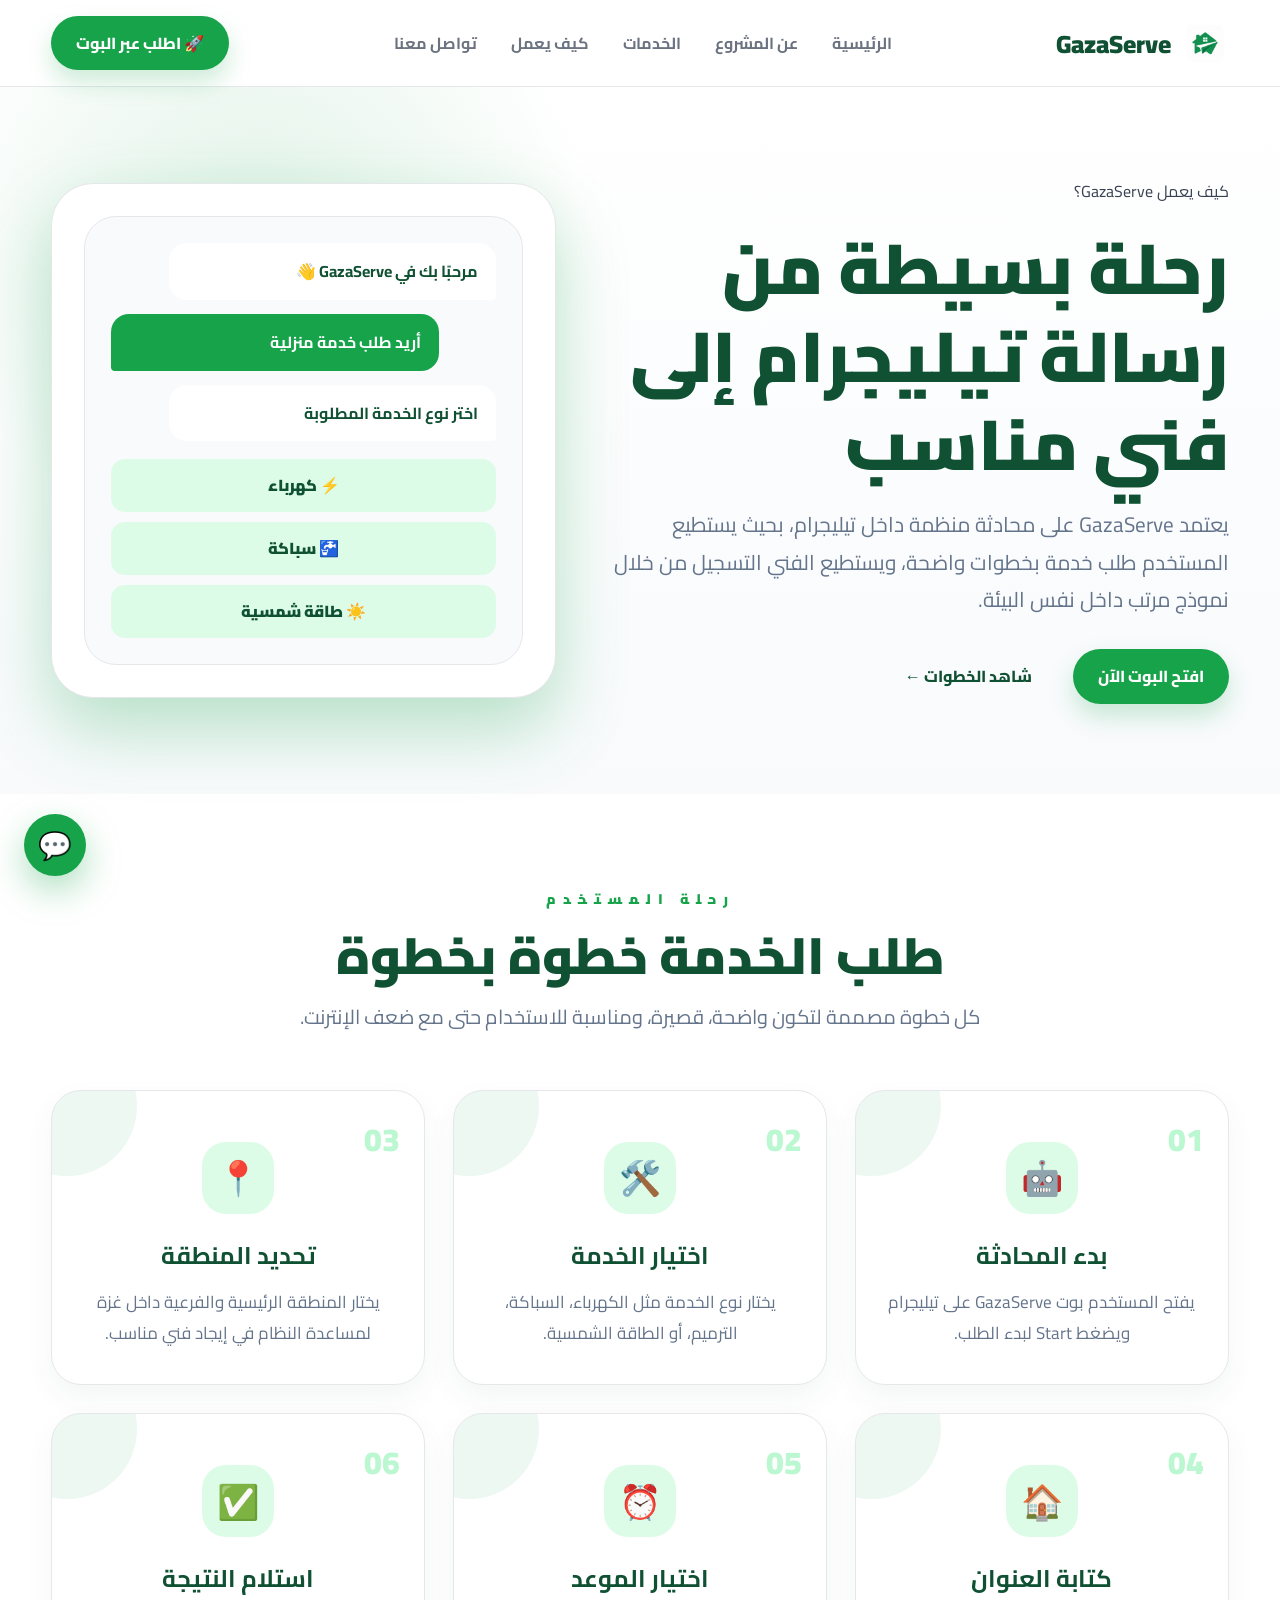
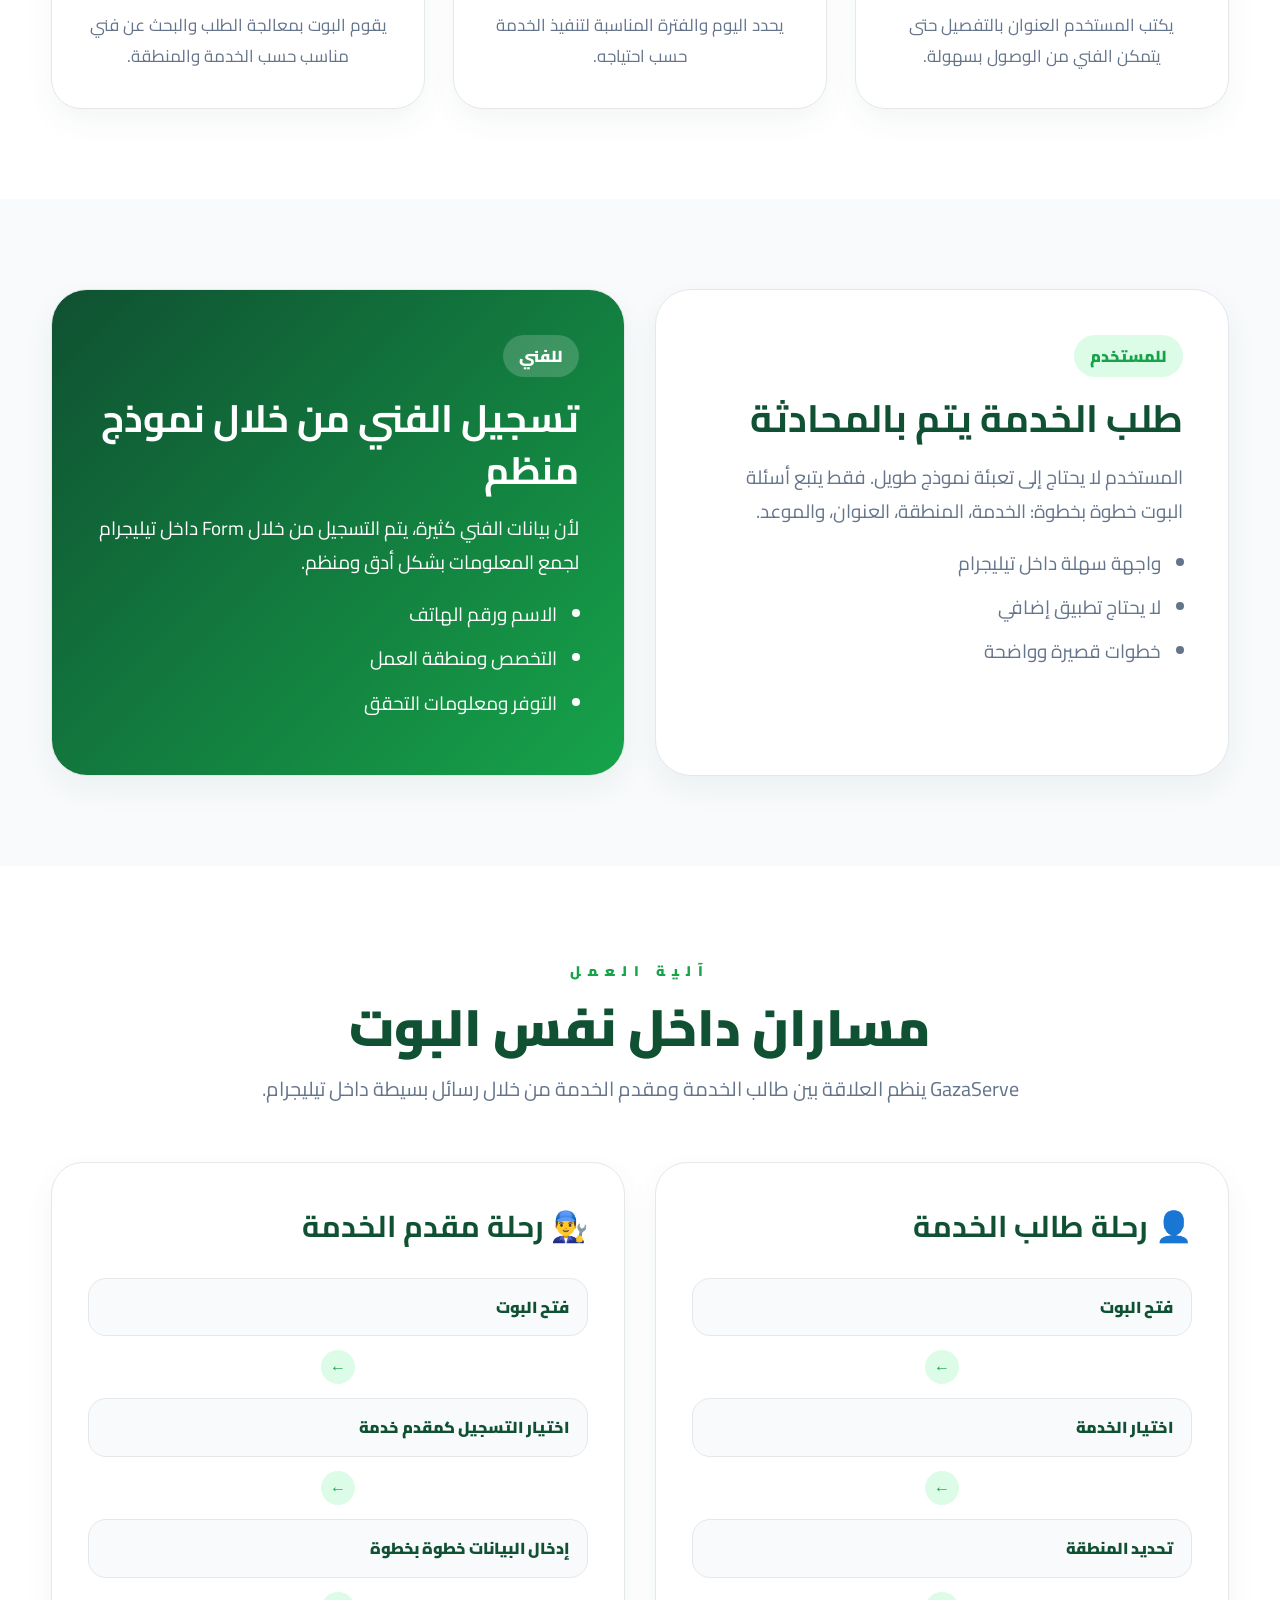
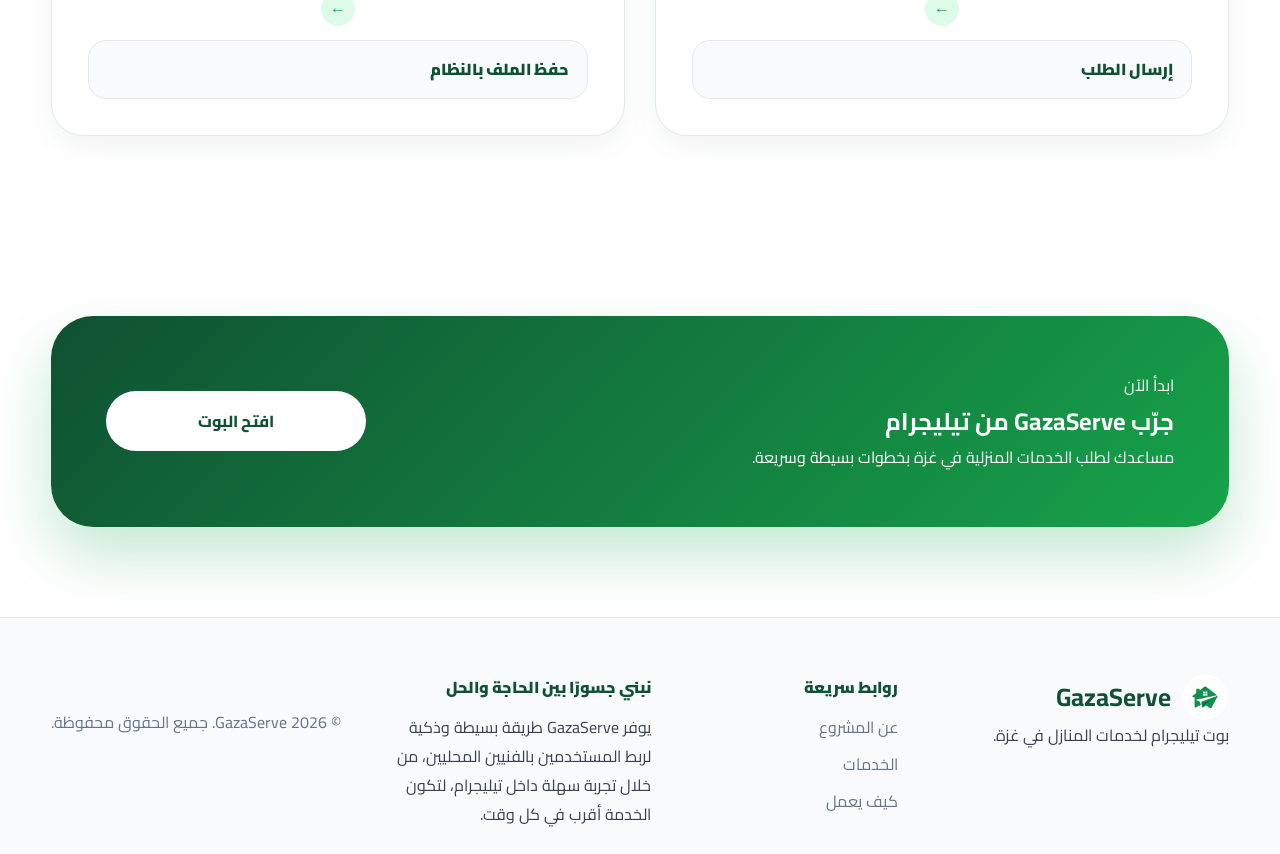
==== html/how-it-works.html @ 9b3082b3 "Initial commit" ====
<!DOCTYPE html>
<html lang="ar" dir="rtl">
<head>
  <meta charset="UTF-8" />
  <meta name="viewport" content="width=device-width, initial-scale=1.0" />
  <title>كيف يعمل | GazaServe</title>

  <link rel="stylesheet" href="../css/style.css" />
  <link rel="stylesheet" href="../css/how-it-works.css" />
  <script defer src="../js/main.js"></script>

  <link rel="preconnect" href="https://fonts.googleapis.com">
  <link rel="preconnect" href="https://fonts.gstatic.com" crossorigin>
  <link href="https://fonts.googleapis.com/css2?family=Cairo:wght@400;600;700;800;900&display=swap" rel="stylesheet">
</head>

<body>

<header class="navbar">
  <div class="container nav-content">
    <a href="index.html" class="logo">
      <img src="../images/logo.png" alt="GazaServe Logo">
      <span>GazaServe</span>
    </a>

    <button class="menu-btn" id="menuBtn">☰</button>

    <nav class="nav-links" id="navLinks">
      <a href="index.html">الرئيسية</a>
      <a href="about.html">عن المشروع</a>
      <a href="services.html">الخدمات</a>
      <a href="how-it-works.html">كيف يعمل</a>
      <a href="contact.html">تواصل معنا</a>
    </nav>

    <a class="nav-cta" href="https://t.me/GazaServeBot" target="_blank">🚀 اطلب عبر البوت</a>
  </div>
</header>

<main>

<section class="work-hero section">
  <div class="container work-hero-grid">
    <div class="work-hero-text reveal">
      <span class="page-badge">كيف يعمل GazaServe؟</span>
      <h1>رحلة بسيطة من رسالة تيليجرام إلى فني مناسب</h1>
      <p>
        يعتمد GazaServe على محادثة منظمة داخل تيليجرام، بحيث يستطيع المستخدم طلب خدمة
        بخطوات واضحة، ويستطيع الفني التسجيل من خلال نموذج مرتب داخل نفس البيئة.
      </p>

      <div class="hero-actions">
        <a href="https://t.me/GazaServeBot" target="_blank" class="btn primary">افتح البوت الآن</a>
        <a href="#journey" class="btn secondary">شاهد الخطوات ←</a>
      </div>
    </div>

    <div class="work-mini-card reveal">
      <div class="mini-chat">
        <div class="chat-line bot">مرحبًا بك في GazaServe 👋</div>
        <div class="chat-line user">أريد طلب خدمة منزلية</div>
        <div class="chat-line bot">اختر نوع الخدمة المطلوبة</div>
        <div class="chat-buttons">
          <span>⚡ كهرباء</span>
          <span>🚰 سباكة</span>
          <span>☀️ طاقة شمسية</span>
        </div>
      </div>
    </div>
  </div>
</section>

<section class="section journey-section" id="journey">
  <div class="container">
    <div class="section-title reveal">
      <span>رحلة المستخدم</span>
      <h2>طلب الخدمة خطوة بخطوة</h2>
      <p>كل خطوة مصممة لتكون واضحة، قصيرة، ومناسبة للاستخدام حتى مع ضعف الإنترنت.</p>
    </div>

    <div class="journey-grid">
      <div class="journey-step reveal">
        <div class="journey-number">01</div>
        <div class="journey-icon">🤖</div>
        <h3>بدء المحادثة</h3>
        <p>يفتح المستخدم بوت GazaServe على تيليجرام ويضغط Start لبدء الطلب.</p>
      </div>

      <div class="journey-step reveal">
        <div class="journey-number">02</div>
        <div class="journey-icon">🛠️</div>
        <h3>اختيار الخدمة</h3>
        <p>يختار نوع الخدمة مثل الكهرباء، السباكة، الترميم، أو الطاقة الشمسية.</p>
      </div>

      <div class="journey-step reveal">
        <div class="journey-number">03</div>
        <div class="journey-icon">📍</div>
        <h3>تحديد المنطقة</h3>
        <p>يختار المنطقة الرئيسية والفرعية داخل غزة لمساعدة النظام في إيجاد فني مناسب.</p>
      </div>

      <div class="journey-step reveal">
        <div class="journey-number">04</div>
        <div class="journey-icon">🏠</div>
        <h3>كتابة العنوان</h3>
        <p>يكتب المستخدم العنوان بالتفصيل حتى يتمكن الفني من الوصول بسهولة.</p>
      </div>

      <div class="journey-step reveal">
        <div class="journey-number">05</div>
        <div class="journey-icon">⏰</div>
        <h3>اختيار الموعد</h3>
        <p>يحدد اليوم والفترة المناسبة لتنفيذ الخدمة حسب احتياجه.</p>
      </div>

      <div class="journey-step reveal">
        <div class="journey-number">06</div>
        <div class="journey-icon">✅</div>
        <h3>استلام النتيجة</h3>
        <p>يقوم البوت بمعالجة الطلب والبحث عن فني مناسب حسب الخدمة والمنطقة.</p>
      </div>
    </div>
  </div>
</section>

<section class="section roles-section">
  <div class="container roles-grid">
    <div class="role-card user-role reveal">
      <span>للمستخدم</span>
      <h2>طلب الخدمة يتم بالمحادثة</h2>
      <p>
        المستخدم لا يحتاج إلى تعبئة نموذج طويل. فقط يتبع أسئلة البوت خطوة بخطوة:
        الخدمة، المنطقة، العنوان، والموعد.
      </p>
      <ul>
        <li>واجهة سهلة داخل تيليجرام</li>
        <li>لا يحتاج تطبيق إضافي</li>
        <li>خطوات قصيرة وواضحة</li>
      </ul>
    </div>

    <div class="role-card tech-role reveal">
      <span>للفني</span>
      <h2>تسجيل الفني من خلال نموذج منظم</h2>
      <p>
        لأن بيانات الفني كثيرة، يتم التسجيل من خلال Form داخل تيليجرام لجمع
        المعلومات بشكل أدق ومنظم.
      </p>
      <ul>
        <li>الاسم ورقم الهاتف</li>
        <li>التخصص ومنطقة العمل</li>
        <li>التوفر ومعلومات التحقق</li>
      </ul>
    </div>
  </div>
</section>

<section class="section system-flow">
  <div class="container">
    <div class="section-title reveal">
      <span>آلية العمل</span>
      <h2>مساران داخل نفس البوت</h2>
      <p>GazaServe ينظم العلاقة بين طالب الخدمة ومقدم الخدمة من خلال رسائل بسيطة داخل تيليجرام.</p>
    </div>

    <div class="two-flow-grid">
      <div class="flow-card reveal">
        <h3>👤 رحلة طالب الخدمة</h3>
        <div class="mini-flow">
          <span>فتح البوت</span>
          <b>←</b>
          <span>اختيار الخدمة</span>
          <b>←</b>
          <span>تحديد المنطقة</span>
          <b>←</b>
          <span>إرسال الطلب</span>
        </div>
      </div>

      <div class="flow-card reveal">
        <h3>👨‍🔧 رحلة مقدم الخدمة</h3>
        <div class="mini-flow">
          <span>فتح البوت</span>
          <b>←</b>
          <span>اختيار التسجيل كمقدم خدمة</span>
          <b>←</b>
          <span>إدخال البيانات خطوة بخطوة</span>
          <b>←</b>
          <span>حفظ الملف بالنظام</span>
        </div>
      </div>
    </div>
  </div>
</section>

<section class="section service-process">
  <div class="container">
    <div class="service-process-box reveal">
      <div>
        <span class="page-badge">ابدأ الآن</span>
        <h2>جرّب GazaServe من تيليجرام</h2>
        <p>مساعدك لطلب الخدمات المنزلية في غزة بخطوات بسيطة وسريعة.</p>
      </div>

      <a href="https://t.me/GazaServeBot" target="_blank" class="btn white-btn">افتح البوت</a>
    </div>
  </div>
</section>

</main>

<footer class="footer">
  <div class="container footer-grid">
    <div>
      <div class="footer-logo">
        <img src="../images/logo.png" alt="">
        <strong>GazaServe</strong>
      </div>
      <p>بوت تيليجرام لخدمات المنازل في غزة.</p>
    </div>

    <div>
      <h4>روابط سريعة</h4>
      <a href="about.html">عن المشروع</a>
      <a href="services.html">الخدمات</a>
      <a href="how-it-works.html">كيف يعمل</a>
    </div>
<div><h4>نبني جسورًا بين الحاجة والحل</h4>

<p>
يوفر GazaServe طريقة بسيطة وذكية لربط المستخدمين بالفنيين المحليين، من خلال
تجربة سهلة داخل تيليجرام، لتكون الخدمة أقرب في كل وقت.
</p></div>

  <p class="copy">© 2026 GazaServe. جميع الحقوق محفوظة.</p>
</footer>

<a href="https://t.me/GazaServeBot" target="_blank" class="floating">💬</a>

</body>
</html>
---- css/style.css ----
/*---------------------------------------
                index.html
 ----------------------------------------
*/
:root {
  --primary: #16A34A;
  --dark-green: #0F5132;
  --accent-blue: #2563EB;
  --white: #FFFFFF;
  --light-gray: #F8FAFC;
  --text: #374151;
  --border: #E5E7EB;
  --shadow: 0 30px 70px rgba(22, 163, 74, 0.30);
}

* {
  margin: 0;
  padding: 0;
  box-sizing: border-box;
}

html {
  scroll-behavior: smooth;
}

body {
  font-family: "Cairo", sans-serif;
  color: var(--text);
  background: var(--white);
  line-height: 1.8;
}

a {
  text-decoration: none;
  color: inherit;
}

img {
  max-width: 100%;
  display: block;
}

.container {
  width: min(1180px, 92%);
  margin: auto;
}

.section {
  padding: 90px 0;
}

/* Navbar */
.navbar {
  position: sticky;
  top: 0;
  z-index: 1000;
  background: rgba(255, 255, 255, 0.92);
  backdrop-filter: blur(14px);
  border-bottom: 1px solid var(--border);
}

.nav-content {
  height: 86px;
  display: flex;
  align-items: center;
  justify-content: space-between;
  gap: 25px;
}

.logo,
.footer-logo {
  display: flex;
  align-items: center;
  gap: 10px;
  font-weight: 900;
  font-size: 25px;
  color: var(--dark-green);
}

.logo img,
.footer-logo img {
  width: 48px;
  height: 48px;
  object-fit: contain;
}

.nav-links {
  display: flex;
  gap: 34px;
  font-weight: 700;
  color: #6B7280;
}

.nav-links a:hover {
  color: var(--primary);
}

.nav-cta,
.btn {
  display: inline-flex;
  align-items: center;
  justify-content: center;
  gap: 10px;
  border-radius: 999px;
  padding: 13px 25px;
  font-weight: 800;
  transition: 0.3s ease;
}

.nav-cta,
.btn.primary {
  background: var(--primary);
  color: var(--white);
  box-shadow: 0 12px 25px rgba(22, 163, 74, 0.22);
}

.nav-cta:hover,
.btn.primary:hover {
  transform: translateY(-3px);
  background: #12833d;
}

.btn.secondary {
  color: var(--dark-green);
}

.btn.secondary:hover {
  color: var(--primary);
  transform: translateX(-4px);
}

.menu-btn {
  display: none;
  border: 0;
  background: var(--primary);
  color: white;
  font-size: 22px;
  border-radius: 12px;
  width: 44px;
  height: 44px;
}

/* Hero */
.hero {
  background:
    radial-gradient(circle at 20% 10%, rgba(22, 163, 74, 0.09), transparent 28%),
    linear-gradient(180deg, #fff, #fff);
}

.hero-grid {
  display: grid;
  grid-template-columns: 1.05fr 0.95fr;
  align-items: center;
  gap: 55px;
}

.badge {
  display: inline-flex;
  align-items: center;
  color: var(--dark-green);
  background: #F0FDF4;
  border: 1px solid #BBF7D0;
  border-radius: 999px;
  padding: 7px 16px;
  font-weight: 800;
  margin-bottom: 25px;
}

.hero h1 {
  font-size: clamp(42px, 6vw, 78px);
  line-height: 1.15;
  color: var(--dark-green);
  font-weight: 900;
  letter-spacing: -1px;
}

.hero h1::first-line {
  color: var(--dark-green);
}

.hero p {
  font-size: 22px;
  max-width: 720px;
  margin: 24px 0 32px;
  color: #64748B;
}

.hero-actions {
  display: flex;
  gap: 16px;
  flex-wrap: wrap;
}

.stats {
  border-top: 1px solid var(--border);
  margin-top: 55px;
  padding-top: 25px;

  display: grid;
  grid-template-columns: repeat(4, 1fr);
  gap: 20px;

  background: transparent;
  box-shadow: none;
  border-radius: 0;
  text-align: center;
  min-height: auto;
}

.stats strong {
  display: block;
  color: var(--dark-green);
  font-size: 30px;
  font-weight: 900;
}

.stats span {
  color: #64748B;
}

.phone-card {
  position: relative;
  display: flex;
  justify-content: center;
  align-items: center;
  min-height: 650px;
  padding: 45px;
  isolation: isolate;
}

.phone-card::before {
  content: "";
  position: absolute;
  width: 520px;
  height: 520px;
  border-radius: 50%;
  background:
    radial-gradient(
      circle,
      rgba(22, 163, 74, 0.20) 0%,
      rgba(187, 247, 208, 0.16) 45%,
      transparent 72%
    );
  top: 50%;
  left: 50%;
  transform: translate(-50%, -50%);
  z-index: -2;
}
/* زخرفة إضافية */
.phone-card::after {
  content: "";
  position: absolute;
  width: 400px;
  height: 500px;
  border: 2px dashed rgba(22, 163, 74, 0.16);
  border-radius: 48% 52% 45% 55%;
  top: 50%;
  left: 50%;
  transform: translate(-50%, -50%) rotate(-8deg);
  z-index: -1;
}
.phone-card img {
  position: relative;
  z-index: 2;
  width: min(460px, 100%);
  height: auto;

  /* يدمج اللون الأبيض الموجود في الصورة مع الخلفية */
  mix-blend-mode: multiply;

  filter:
    drop-shadow(0 35px 35px rgba(15, 81, 50, 0.22))
    drop-shadow(0 10px 15px rgba(22, 163, 74, 0.12));

  animation: floatPhone 4s ease-in-out infinite;
}

@keyframes floatPhone {
  0%, 100% { transform: translateY(0) rotate(-2deg); }
  50% { transform: translateY(-14px) rotate(1deg); }
}

/* Titles */
.section-title {
  text-align: center;
  margin-bottom: 55px;
}

.section-title span {
  color: var(--primary);
  letter-spacing: 7px;
  font-weight: 900;
  font-size: 14px;
}

.section-title h2 {
  color: var(--dark-green);
  font-size: clamp(32px, 4vw, 52px);
  line-height: 1.25;
  margin: 10px 0 12px;
  font-weight: 900;
}

.section-title p {
  color: #64748B;
  font-size: 20px;
}

/* Services */
.services,
.how {
  background: var(--light-gray);
}

.cards-grid,
.why-grid {
  display: grid;
  grid-template-columns: repeat(2, 1fr);
  gap: 28px;
}

.service-card,
.why-card,
.step {
  background: var(--white);
  border: 1px solid var(--border);
  border-radius: 28px;
  padding: 38px;
  box-shadow: 0 10px 30px rgba(15, 81, 50, 0.05);
  transition: 0.35s ease;
}

.service-card:hover,
.why-card:hover,
.step:hover {
  transform: translateY(-8px);
  box-shadow: var(--shadow);
  border-color: #BBF7D0;
}



.icon,
.why-icon {
  width: 60px;
  height: 60px;
  border-radius: 50%;
  background: #DCFCE7;
  color: var(--primary);
  display: grid;
  place-items: center;
  font-size: 27px;
  margin-bottom: 24px;
}

.service-card h3,
.why-card h3,
.step h3 {
  color: var(--dark-green);
  font-size: 24px;
  margin-bottom: 8px;
}

.service-card p,
.why-card p,
.step p {
  color: #64748B;
  font-size: 18px;
}

/* Why */
.why-grid {
  grid-template-columns: repeat(3, 1fr);
}

.why-card:last-child {
  grid-column: span 1;
}

/* Timeline */
.timeline {
  display: grid;
  grid-template-columns: repeat(3, minmax(260px, 1fr));
  gap: 28px;
}

.step {
  background: white;
  border: 1px solid var(--border);
  border-radius: 28px;
  padding: 35px 28px;
  text-align: center;
  min-height: 230px;
  box-shadow: 0 10px 30px rgba(15, 81, 50, 0.06);
  transition: 0.35s ease;
}

.step span {
  display: inline-flex;
  width: 58px;
  height: 58px;
  align-items: center;
  justify-content: center;
  background: #DCFCE7;
  color: var(--primary);
  border-radius: 50%;
  font-weight: 900;
  font-size: 20px;
  margin-bottom: 18px;
}

.step h3 {
  color: var(--dark-green);
  font-size: 25px;
  margin-bottom: 10px;
}

.step p {
  color: #64748B;
  font-size: 18px;
  max-width: 330px;
  margin: 0 auto;
  line-height: 1.8;
}

/* Screens */
.screenshots {
  background: var(--light-gray);
  border: 1px solid var(--border);
  border-radius: 42px;
  padding: 55px 35px 0;
  display: flex;
  justify-content: center;
  gap: 30px;
  overflow: hidden;
}

.screenshots img {
  width: 260px;
  border-radius: 35px 35px 0 0;
  filter: drop-shadow(0 25px 22px rgba(15, 81, 50, .18));
  transition: 0.3s ease;
}

.screenshots img:hover {
  transform: translateY(-12px);
}
/* صورة موحدة لشاشات البوت */
.single-screenshot {
  padding: 28px;
  background:
    radial-gradient(circle at center, rgba(22, 163, 74, 0.10), transparent 65%),
    #f8fafc;
  border-radius: 38px;
  overflow: hidden;
}

.single-screenshot img {
  width: 100%;
  max-width: 1050px;
  height: auto;
  margin: 0 auto;
  border-radius: 24px;
  object-fit: contain;
  filter: drop-shadow(0 22px 30px rgba(15, 81, 50, 0.16));
  transition: transform 0.35s ease;
}

.single-screenshot img:hover {
  transform: scale(1.015);
}
@media (max-width: 760px) {
  .single-screenshot {
    padding: 12px;
    border-radius: 24px;
  }

  .single-screenshot img {
    width: 100%;
    border-radius: 16px;
  }
}

/* CTA */
.cta-box {
  background: linear-gradient(135deg, var(--dark-green), var(--primary));
  border-radius: 45px;
  text-align: center;
  color: white;
  padding: 70px 25px;
  box-shadow: 0 28px 60px rgba(22, 163, 74, .25);
}

.cta-box h2 {
  font-size: clamp(32px, 5vw, 55px);
  font-weight: 900;
}

.cta-box p {
  font-size: 22px;
  max-width: 700px;
  margin: 15px auto 30px;
}

.white-btn {
  background: white;
  color: var(--dark-green);
}

.white-btn:hover {
  transform: translateY(-4px);
}

/* Footer */
.footer {
  background: var(--light-gray);
  border-top: 1px solid var(--border);
  padding: 55px 0 25px;
}

.footer-grid {
  display: grid;
   grid-template-columns: 1.4fr 1fr 1.3fr auto;
  gap: 40px;
  align-items: start;
}

.footer h4 {
  color: var(--dark-green);
  margin-bottom: 12px;
  font-weight: 900;
}

.footer a {
  display: block;
  margin-bottom: 8px;
  color: #64748B;
}

.footer a:hover {
  color: var(--primary);
}
.footer .nav-cta,
.footer .nav-cta:visited,
.footer .nav-cta:hover {
  color: #ffffff !important;
  white-space: nowrap;
  width: fit-content;
  min-width: 240px;
  padding: 14px 28px;
  height: 56px;
  display: inline-flex;
  justify-content: center;
  align-items: center;
  margin: 0;
}

.footer-grid > div:last-child {
  display: flex;
  justify-content: flex-start;
}

.copy {
  text-align: center;
  margin-top: 35px;
  color: #64748B;
}

@media (max-width: 950px) {
  .footer-grid {
    grid-template-columns: 1.4fr 1fr 1.3fr;
    gap: 30px;
  }

  .footer-logo {
    justify-content: center;
  }

  .footer-grid > div:last-child {
    justify-content: center;
  }

  .footer .nav-cta {
    margin: 0 auto;
  }
}


.floating {
  position: fixed;
  left: 24px;
  bottom: 24px;
  width: 62px;
  height: 62px;
  background: var(--primary);
  color: white;
  border-radius: 50%;
  display: grid;
  place-items: center;
  font-size: 27px;
  box-shadow: 0 14px 35px rgba(22, 163, 74, .35);
  z-index: 999;
  transition: .3s;
}

.floating:hover {
  transform: translateY(-5px) scale(1.05);
}

/* Animation */
.reveal {
  opacity: 0;
 transform: none;
}

.reveal.active {
  opacity: 1;
  transform: translateY(0);
}

/* Responsive */
@media (max-width: 950px) {
  .timeline {
  grid-template-columns: 1fr;
}
  .hero-grid {
    grid-template-columns: 1fr;
    text-align: center;
  }

  .hero-actions,
  .stats {
    justify-content: center;
  }

  .stats {
    grid-template-columns: repeat(2, 1fr);
  }

  .cards-grid,
  .why-grid{
    grid-template-columns: 1fr;
  }

  .screenshots {
    flex-direction: column;
    align-items: center;
    padding-bottom: 35px;
  }

  .screenshots img {
    border-radius: 35px;
  }
}

@media (max-width: 760px) {
  .menu-btn {
    display: block;
  }

  .nav-links {
    position: absolute;
    top: 86px;
    right: 0;
    width: 100%;
    background: white;
    flex-direction: column;
    text-align: center;
    padding: 22px;
    border-bottom: 1px solid var(--border);
    display: none;
  }

  .nav-links.show {
    display: flex;
  }

  .nav-cta {
    display: none;
  }

  .hero h1 {
    font-size: 40px;
  }

  .hero p {
    font-size: 18px;
  }

  .section {
    padding: 65px 0;
  }

  .service-card,
  .why-card,
  .step {
    padding: 28px;
  }

  .step {
    grid-template-columns: 1fr;
  }

  .stats {
    grid-template-columns: 1fr 1fr;
  }
}
---- css/how-it-works.css ----
.work-hero {
  background:
    radial-gradient(circle at 20% 20%, rgba(22, 163, 74, 0.12), transparent 28%),
    linear-gradient(180deg, #ffffff, #f8fafc);
}

.work-hero-grid {
  display: grid;
  grid-template-columns: 1.1fr 0.9fr;
  gap: 55px;
  align-items: center;
}

.work-hero-text h1 {
  color: var(--dark-green);
  font-size: clamp(40px, 5.5vw, 72px);
  line-height: 1.25;
  font-weight: 900;
  margin: 18px 0;
}

.work-hero-text p {
  color: #64748b;
  font-size: 21px;
  max-width: 720px;
  margin-bottom: 30px;
}

.work-mini-card {
  background: white;
  border: 1px solid var(--border);
  border-radius: 42px;
  padding: 32px;
  box-shadow: var(--shadow);
}

.mini-chat {
  background: #f8fafc;
  border-radius: 32px;
  padding: 26px;
  border: 1px solid var(--border);
}

.chat-line {
  max-width: 85%;
  padding: 14px 18px;
  border-radius: 18px;
  margin-bottom: 14px;
  font-weight: 700;
}

.chat-line.bot {
  background: white;
  color: var(--dark-green);
  border-bottom-right-radius: 4px;
}

.chat-line.user {
  background: var(--primary);
  color: white;
  margin-right: auto;
  border-bottom-left-radius: 4px;
}

.chat-buttons {
  display: grid;
  gap: 10px;
  margin-top: 18px;
}

.chat-buttons span {
  background: #dcfce7;
  color: var(--dark-green);
  border-radius: 14px;
  padding: 12px;
  text-align: center;
  font-weight: 900;
}

.journey-section {
  background: white;
}

.journey-grid {
  display: grid;
  grid-template-columns: repeat(3, 1fr);
  gap: 28px;
}

.journey-step {
  position: relative;
  background: white;
  border: 1px solid var(--border);
  border-radius: 30px;
  padding: 36px 30px;
  text-align: center;
  box-shadow: 0 12px 30px rgba(15, 81, 50, 0.05);
  transition: 0.35s ease;
  overflow: hidden;
}

.journey-step::before {
  content: "";
  position: absolute;
  width: 140px;
  height: 140px;
  background: rgba(22, 163, 74, 0.08);
  border-radius: 50%;
  top: -55px;
  left: -55px;
}

.journey-step:hover {
  transform: translateY(-9px);
  border-color: #86efac;
  box-shadow: var(--shadow);
}

.journey-number {
  position: absolute;
  top: 20px;
  right: 24px;
  color: #bbf7d0;
  font-size: 32px;
  font-weight: 900;
}

.journey-icon {
  width: 72px;
  height: 72px;
  margin: 15px auto 20px;
  display: grid;
  place-items: center;
  background: #dcfce7;
  border-radius: 24px;
  font-size: 34px;
}

.journey-step h3 {
  color: var(--dark-green);
  font-size: 24px;
  margin-bottom: 10px;
}

.journey-step p {
  color: #64748b;
  font-size: 17px;
}

.roles-section {
  background: var(--light-gray);
}

.roles-grid {
  display: grid;
  grid-template-columns: repeat(2, 1fr);
  gap: 30px;
}

.role-card {
  border-radius: 36px;
  padding: 45px;
  border: 1px solid var(--border);
  box-shadow: 0 12px 30px rgba(15, 81, 50, 0.06);
}

.user-role {
  background: white;
}

.tech-role {
  background: linear-gradient(135deg, var(--dark-green), var(--primary));
  color: white;
}

.role-card span {
  display: inline-flex;
  background: #dcfce7;
  color: var(--primary);
  border-radius: 999px;
  padding: 7px 16px;
  font-weight: 900;
  margin-bottom: 16px;
}

.tech-role span {
  background: rgba(255,255,255,.18);
  color: white;
}

.role-card h2 {
  font-size: 38px;
  line-height: 1.35;
  margin-bottom: 15px;
}

.user-role h2 {
  color: var(--dark-green);
}

.role-card p,
.role-card li {
  font-size: 19px;
  margin-bottom: 10px;
}

.user-role p,
.user-role li {
  color: #64748b;
}

.role-card ul {
  margin-top: 18px;
  padding-right: 22px;
}

.system-flow {
  background: white;
}

.flow-line {
  display: flex;
  align-items: center;
  justify-content: center;
  gap: 18px;
  flex-wrap: wrap;
}

.flow-line div {
  background: #f8fafc;
  border: 1px solid var(--border);
  border-radius: 22px;
  padding: 18px 24px;
  color: var(--dark-green);
  font-weight: 900;
  box-shadow: 0 10px 25px rgba(15, 81, 50, .05);
}

.flow-line span {
  color: var(--primary);
  font-size: 28px;
  font-weight: 900;
}

@media (max-width: 950px) {
  .work-hero-grid,
  .roles-grid,
  .journey-grid {
    grid-template-columns: 1fr;
  }

  .work-hero-text {
    text-align: center;
  }

  .hero-actions {
    justify-content: center;
  }

  .role-card {
    padding: 32px 24px;
  }
}
  .two-flow-grid {
  display: grid;
  grid-template-columns: repeat(2, 1fr);
  gap: 30px;
}

.flow-card {
  background: white;
  border: 1px solid var(--border);
  border-radius: 32px;
  padding: 36px;
  box-shadow: 0 12px 30px rgba(15, 81, 50, 0.06);
}

.flow-card h3 {
  color: var(--dark-green);
  font-size: 30px;
  margin-bottom: 25px;
}

.mini-flow {
  display: grid;
  gap: 14px;
}

.mini-flow span {
  display: block;
  background: #f8fafc;
  border: 1px solid var(--border);
  border-radius: 18px;
  padding: 14px 18px;
  color: var(--dark-green);
  font-weight: 900;
}

.mini-flow b {
  width: 34px;
  height: 34px;
  background: #dcfce7;
  color: var(--primary);
  border-radius: 50%;
  display: grid;
  place-items: center;
  margin: auto;
}

@media (max-width: 900px) {
  .two-flow-grid {
    grid-template-columns: 1fr;
  }
}
.service-process-box {
  background: linear-gradient(135deg, var(--dark-green), var(--primary));
  border-radius: 42px;
  padding: 55px;
  color: white;
  display: grid;
  grid-template-columns: 1fr auto;
  align-items: center;
  gap: 40px;
  box-shadow: 0 28px 60px rgba(22, 163, 74, .25);
}

.service-process-box .btn {
  width: 260px;
  min-width: 260px;
  height: 60px;
  justify-content: center;
  color: var(--dark-green);
}
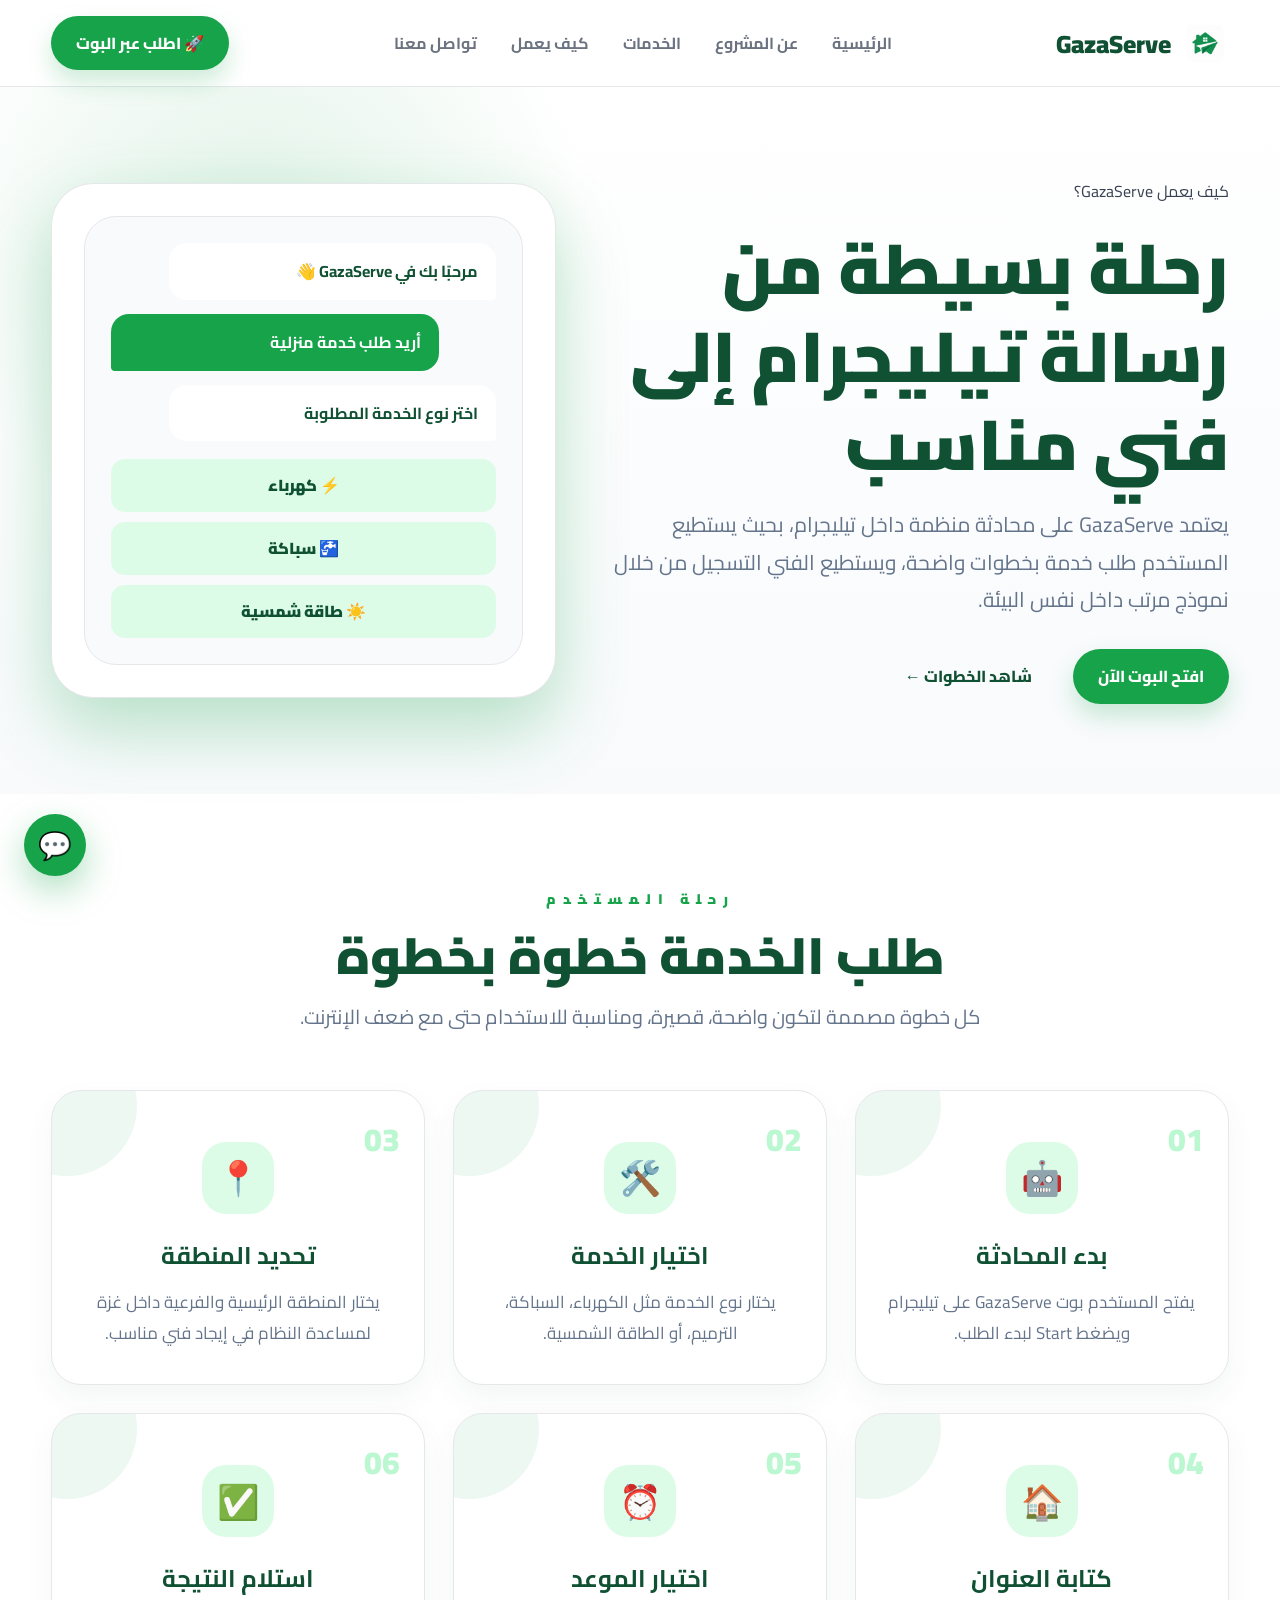
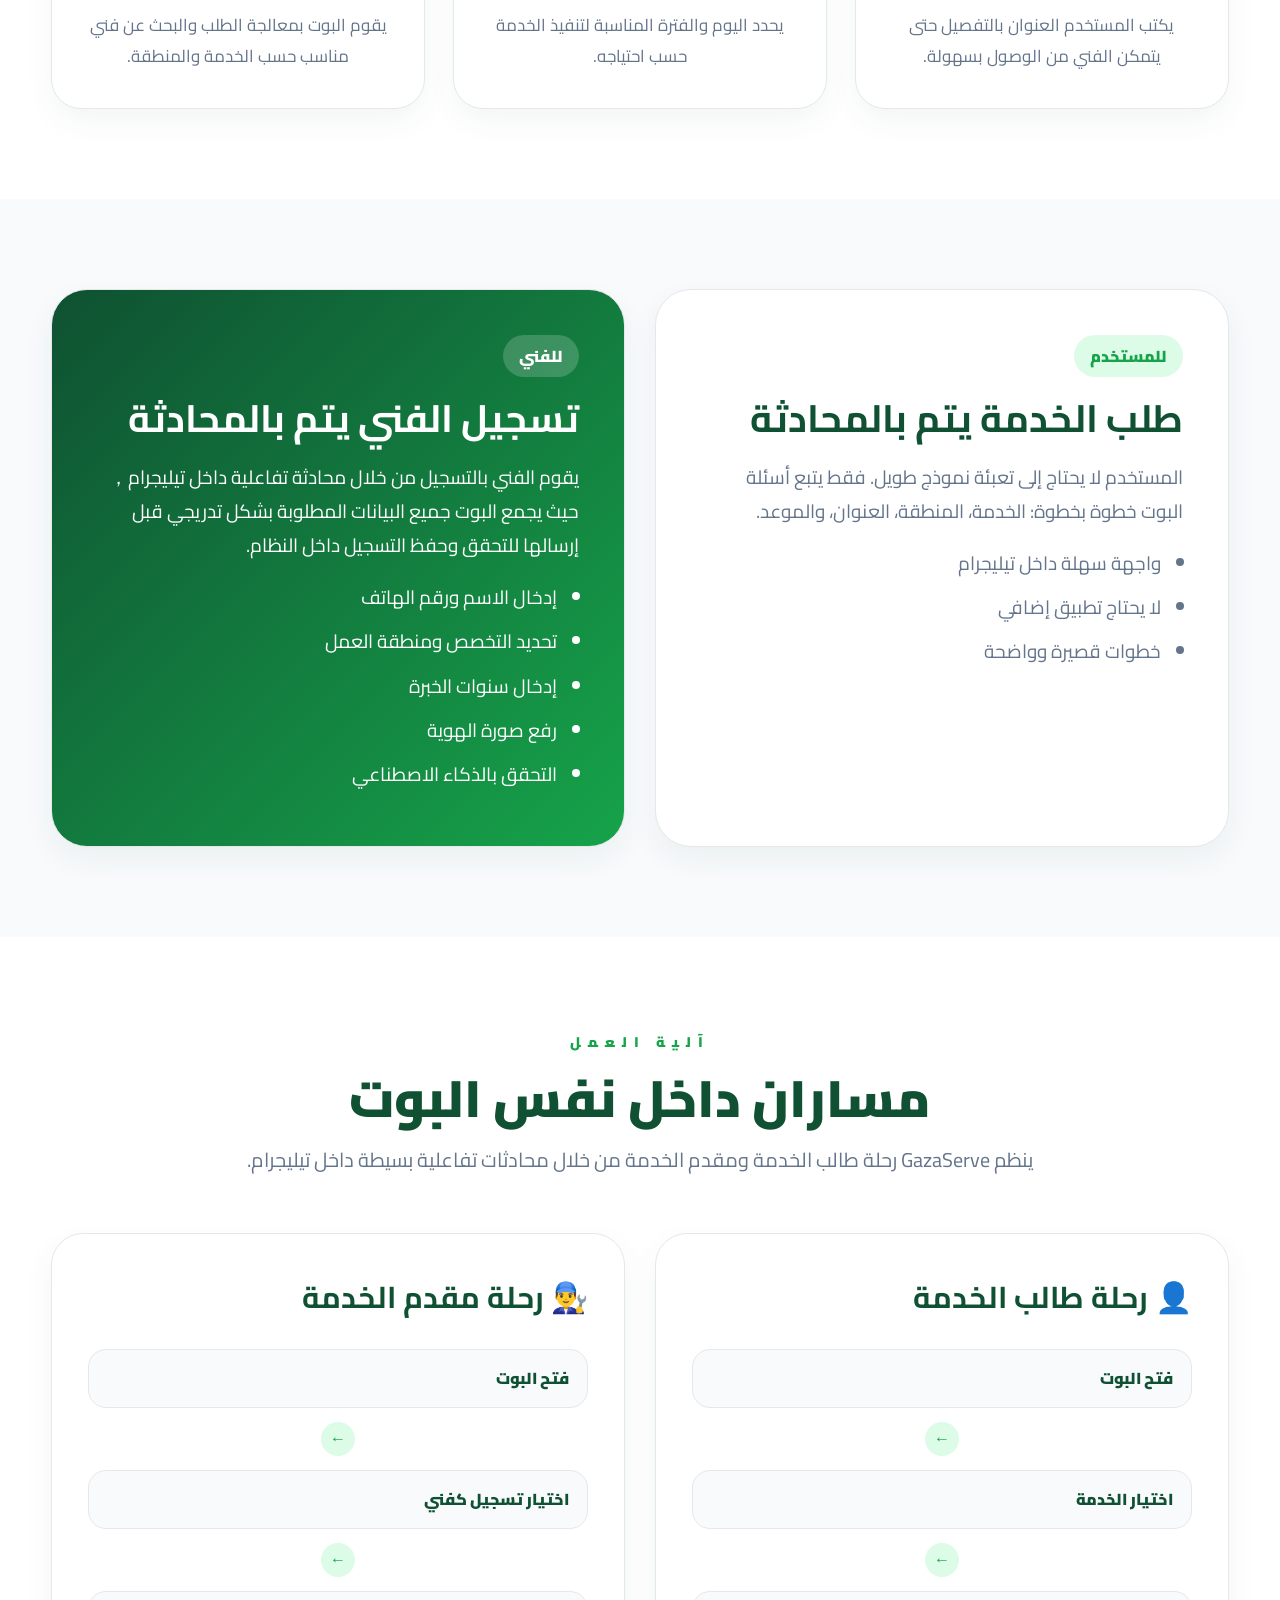
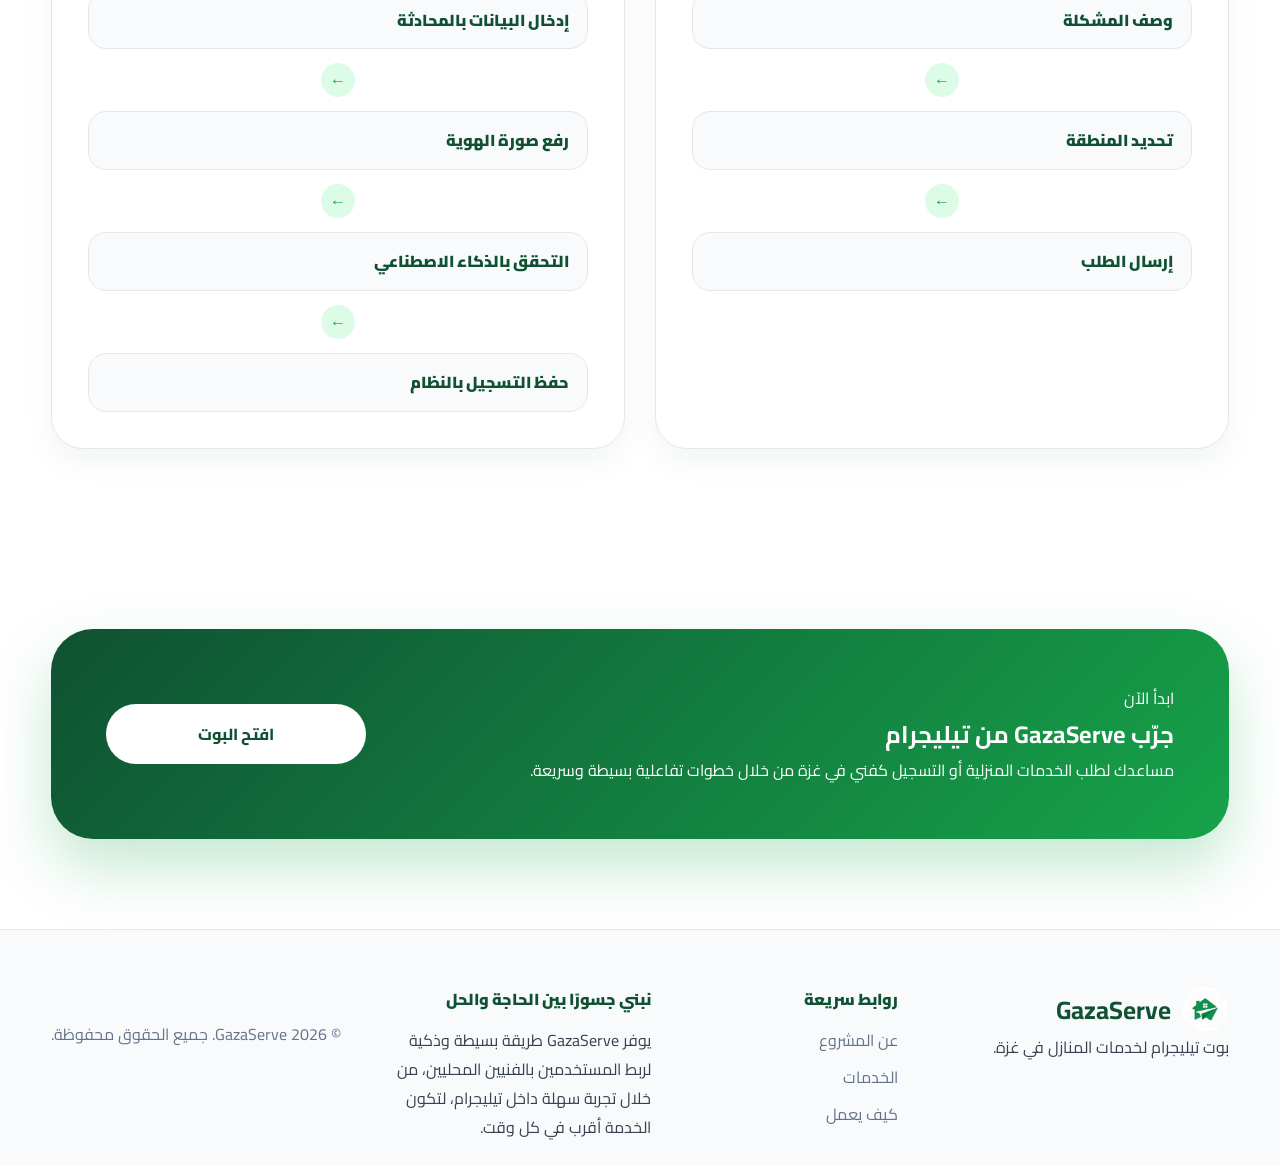
==== commit 22284625: "Updated how-it-works page" ====
--- a/html/how-it-works.html
+++ b/html/how-it-works.html
@@ -142,15 +142,18 @@
 
     <div class="role-card tech-role reveal">
       <span>للفني</span>
-      <h2>تسجيل الفني من خلال نموذج منظم</h2>
+      <h2>تسجيل الفني يتم بالمحادثة</h2>
       <p>
-        لأن بيانات الفني كثيرة، يتم التسجيل من خلال Form داخل تيليجرام لجمع
-        المعلومات بشكل أدق ومنظم.
+           يقوم الفني بالتسجيل من خلال محادثة تفاعلية داخل تيليجرام，
+        حيث يجمع البوت جميع البيانات المطلوبة بشكل تدريجي قبل إرسالها
+        للتحقق وحفظ التسجيل داخل النظام.
       </p>
       <ul>
-        <li>الاسم ورقم الهاتف</li>
-        <li>التخصص ومنطقة العمل</li>
-        <li>التوفر ومعلومات التحقق</li>
+        <li>إدخال الاسم ورقم الهاتف</li>
+        <li>تحديد التخصص ومنطقة العمل</li>
+        <li>إدخال سنوات الخبرة</li>
+        <li>رفع صورة الهوية</li>
+        <li>التحقق بالذكاء الاصطناعي</li>
       </ul>
     </div>
   </div>
@@ -161,7 +164,8 @@
     <div class="section-title reveal">
       <span>آلية العمل</span>
       <h2>مساران داخل نفس البوت</h2>
-      <p>GazaServe ينظم العلاقة بين طالب الخدمة ومقدم الخدمة من خلال رسائل بسيطة داخل تيليجرام.</p>
+      <p>    ينظم GazaServe رحلة طالب الخدمة ومقدم الخدمة من خلال محادثات تفاعلية
+        بسيطة داخل تيليجرام.</p>
     </div>
 
     <div class="two-flow-grid">
@@ -172,6 +176,8 @@
           <b>←</b>
           <span>اختيار الخدمة</span>
           <b>←</b>
+          <span>وصف المشكلة</span>
+          <b>←</b>
           <span>تحديد المنطقة</span>
           <b>←</b>
           <span>إرسال الطلب</span>
@@ -181,13 +187,17 @@
       <div class="flow-card reveal">
         <h3>👨‍🔧 رحلة مقدم الخدمة</h3>
         <div class="mini-flow">
-          <span>فتح البوت</span>
-          <b>←</b>
-          <span>اختيار التسجيل كمقدم خدمة</span>
-          <b>←</b>
-          <span>إدخال البيانات خطوة بخطوة</span>
-          <b>←</b>
-          <span>حفظ الملف بالنظام</span>
+           <span>فتح البوت</span>
+          <b>←</b>
+          <span>اختيار تسجيل كفني</span>
+          <b>←</b>
+          <span>إدخال البيانات بالمحادثة</span>
+          <b>←</b>
+          <span>رفع صورة الهوية</span>
+          <b>←</b>
+          <span>التحقق بالذكاء الاصطناعي</span>
+          <b>←</b>
+          <span>حفظ التسجيل بالنظام</span>
         </div>
       </div>
     </div>
@@ -200,7 +210,8 @@
       <div>
         <span class="page-badge">ابدأ الآن</span>
         <h2>جرّب GazaServe من تيليجرام</h2>
-        <p>مساعدك لطلب الخدمات المنزلية في غزة بخطوات بسيطة وسريعة.</p>
+        <p>          مساعدك لطلب الخدمات المنزلية أو التسجيل كفني في غزة
+          من خلال خطوات تفاعلية بسيطة وسريعة.</p>
       </div>
 
       <a href="https://t.me/GazaServeBot" target="_blank" class="btn white-btn">افتح البوت</a>
--- a/css/style.css
+++ b/css/style.css
@@ -705,7 +705,67 @@
     grid-template-columns: 1fr 1fr;
   }
 }
-
-
-
-
+html,body{
+  width: 100%;
+  overflow-x: hidden;
+}
+@media (max-width: 760px) {
+  .footer {
+    padding: 38px 0 20px;
+  }
+
+  .footer-grid {
+    grid-template-columns: 1fr !important;
+    gap: 26px;
+    text-align: center;
+  }
+
+  .footer-grid > div {
+    width: 100%;
+  }
+
+  .footer-logo {
+    justify-content: center;
+  }
+
+  .footer h4 {
+    font-size: 21px;
+    margin-bottom: 10px;
+  }
+
+  .footer p {
+    font-size: 16px;
+    line-height: 1.9;
+    max-width: 320px;
+    margin: 0 auto;
+  }
+
+  .footer a {
+    font-size: 16px;
+    margin-bottom: 8px;
+  }
+
+  .footer-grid > div:last-child {
+    justify-content: center;
+  }
+
+  .footer .nav-cta {
+    display: inline-flex;
+    min-width: 220px;
+    margin: 0 auto;
+  }
+
+  .copy {
+    margin-top: 25px;
+    padding: 0 15px;
+    text-align: center;
+    font-size: 14px;
+    line-height: 1.8;
+  }
+}
+
+
+
+
+
+
